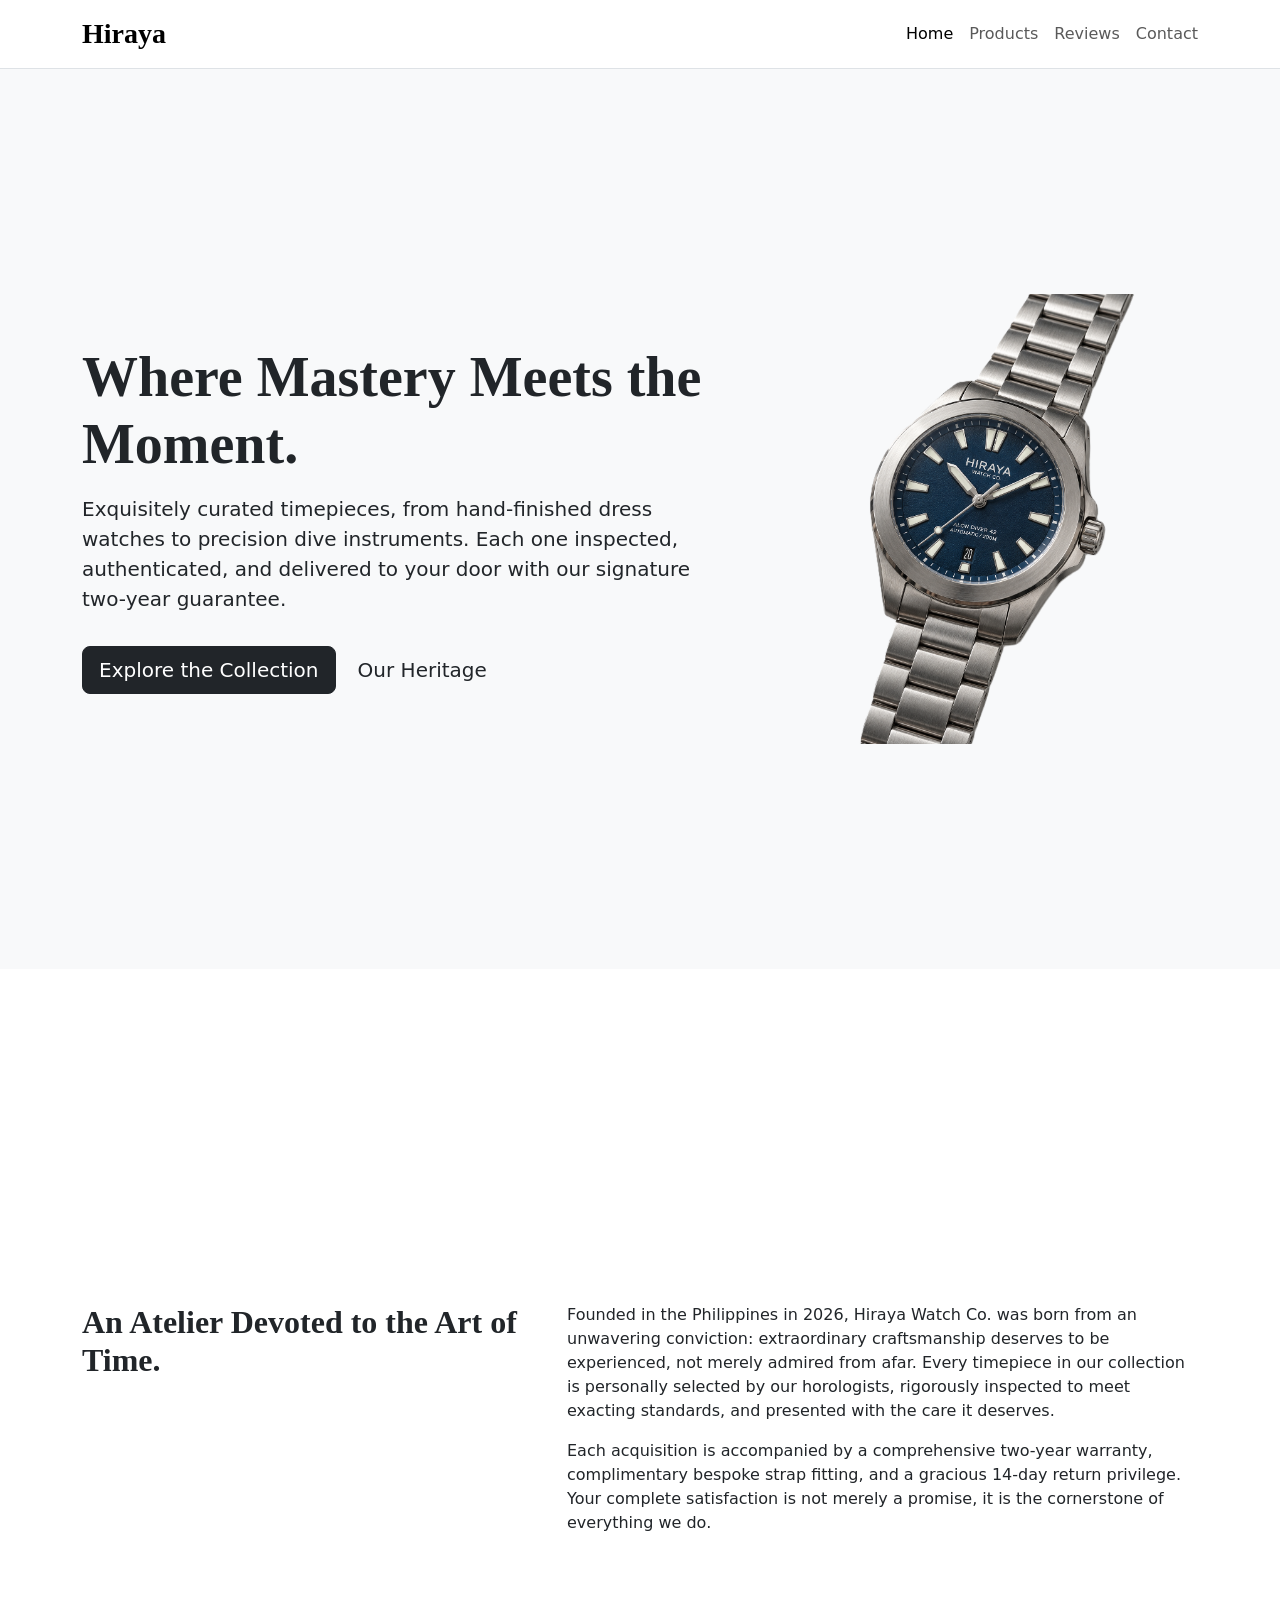
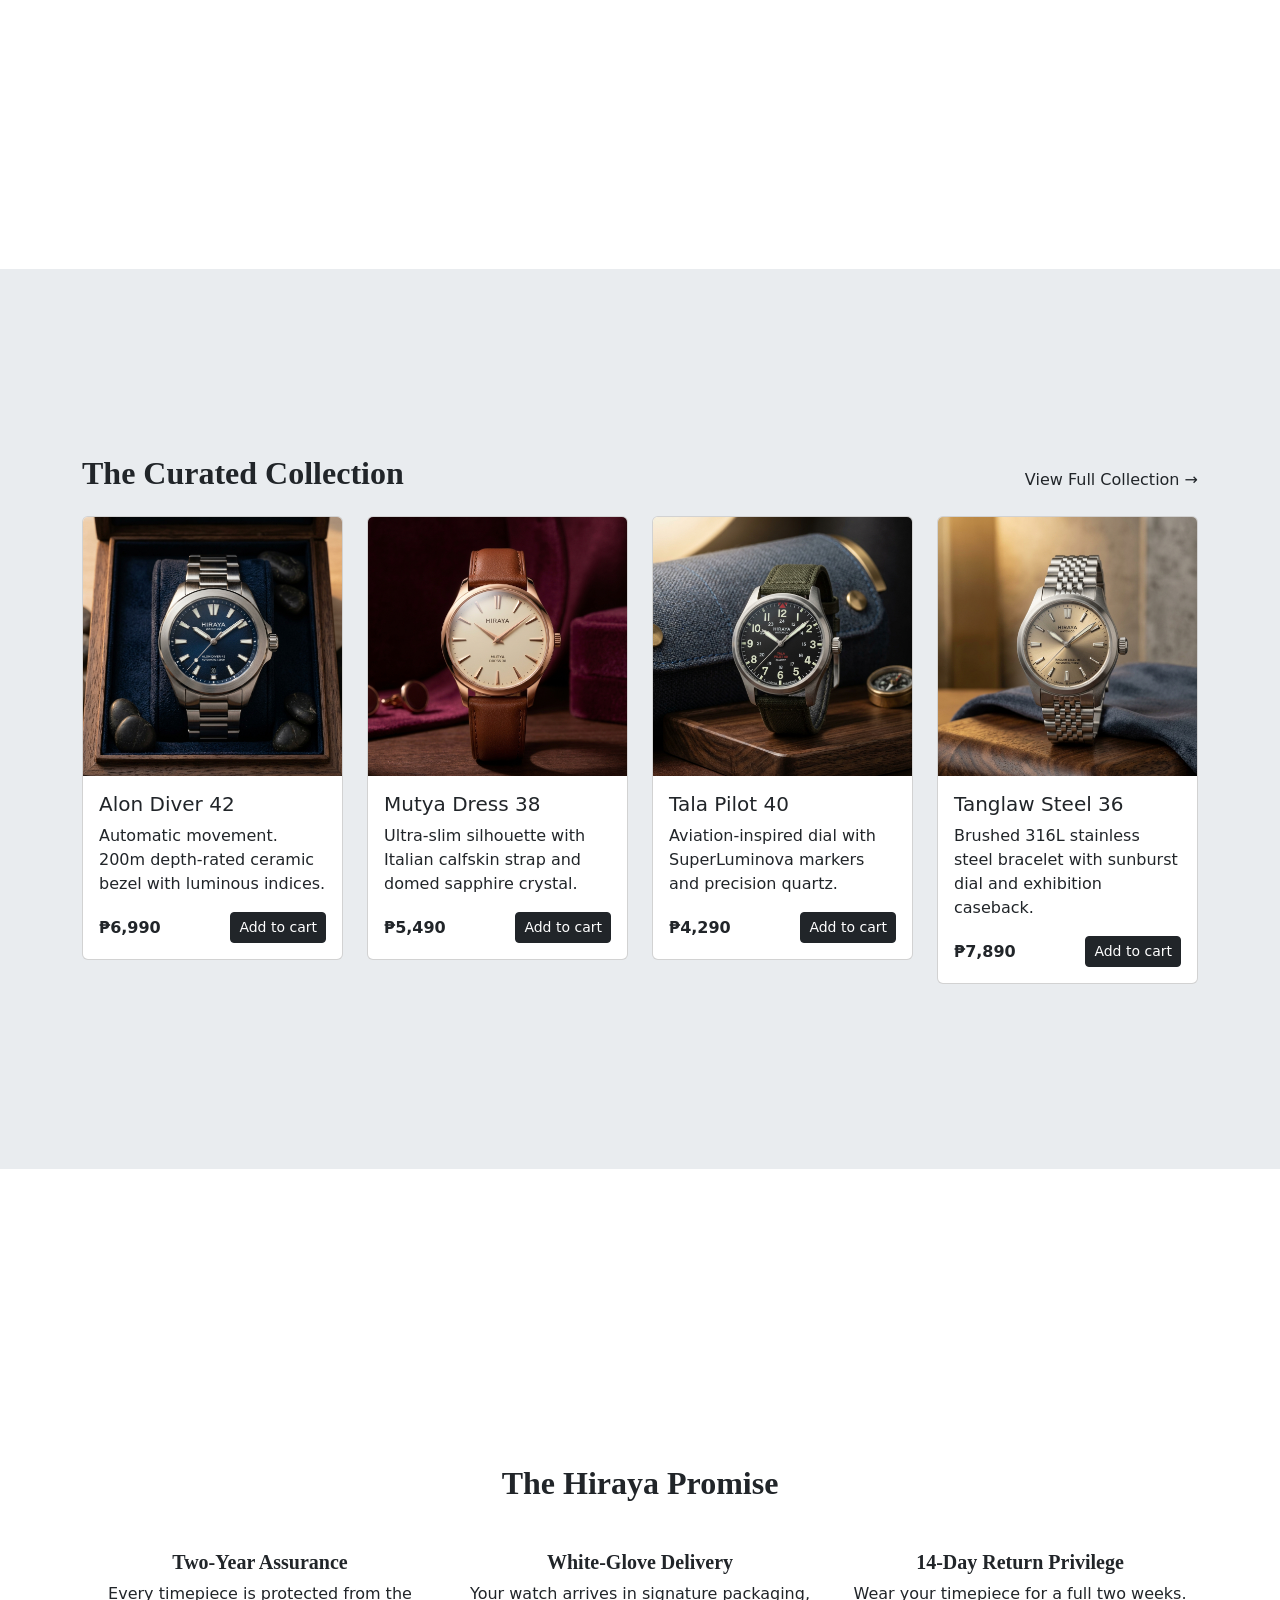
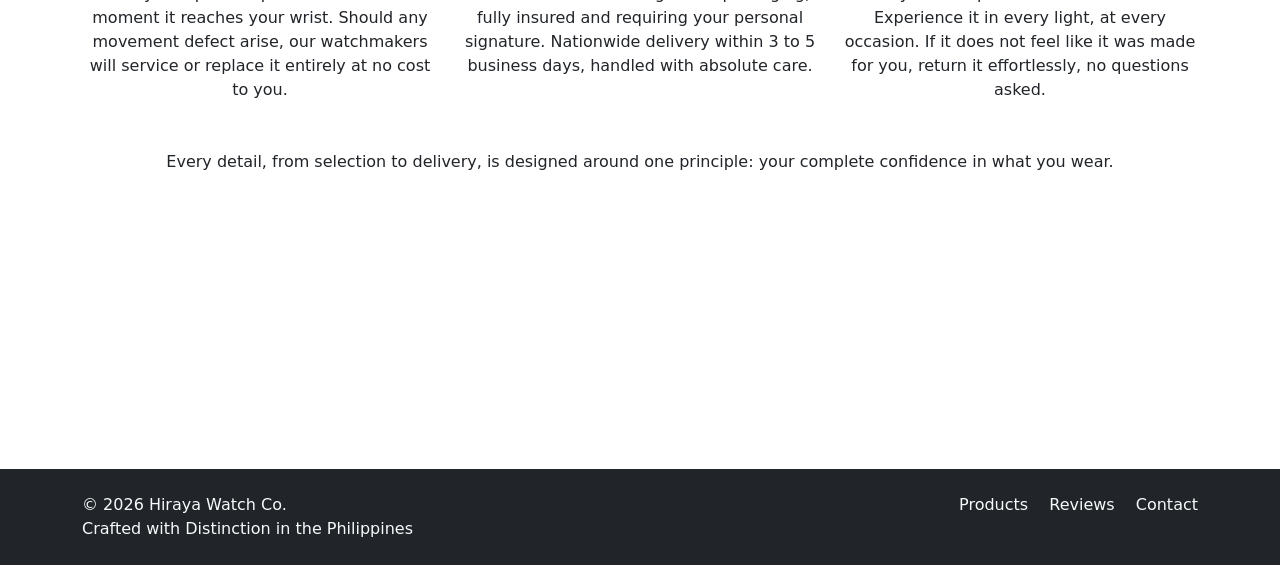
==== index.html @ a612b296 "Initial commit: Hiraya Watch Co. luxury website" ====
<!doctype html>
<html lang="en">
    <head>
        <meta charset="UTF-8" />
        <meta name="viewport" content="width=device-width, initial-scale=1" />
        <title>Hiraya Watch Co. | Timeless Elegance, Perfected</title>
        <link href="https://cdn.jsdelivr.net/npm/bootstrap@5.3.3/dist/css/bootstrap.min.css" rel="stylesheet" />
        <link rel="stylesheet" href="styles.css" />
    </head>
    <body>
        <!-- Navbar -->
        <nav class="navbar bg-body border-bottom sticky-top">
            <div class="container">
                <a class="navbar-brand fw-bold fs-3" href="index.html">Hiraya</a>
                <ul class="navbar-nav flex-row flex-wrap gap-3">
                    <li class="nav-item"><a class="nav-link active" href="index.html">Home</a></li>
                    <li class="nav-item"><a class="nav-link" href="products.html">Products</a></li>
                    <li class="nav-item"><a class="nav-link" href="reviews.html">Reviews</a></li>
                    <li class="nav-item"><a class="nav-link" href="contact.html">Contact</a></li>
                </ul>
            </div>
        </nav>
        <!-- Header/Hero Section -->
        <header class="bg-body-tertiary py-5">
            <div class="container py-lg-4">
                <div class="row align-items-center g-5">
                    <div class="col-lg-7">
                        <h1 class="display-4 fw-bold">Where Mastery Meets the Moment.</h1>
                        <p class="lead mt-3">
                            Exquisitely curated timepieces, from hand-finished dress watches to precision dive
                            instruments. Each one inspected, authenticated, and delivered to your door with our
                            signature two-year guarantee.
                        </p>
                        <a href="products.html" class="btn btn-dark btn-lg mt-3">Explore the Collection</a>
                        <a href="#about" class="btn btn-link link-dark btn-lg mt-3">Our Heritage</a>
                    </div>
                    <div class="col-lg-5 text-center">
                        <img src="images/watch-hero.png" alt="Hiraya luxury timepiece" class="img-fluid hero-img" />
                    </div>
                </div>
            </div>
        </header>
        <!-- About Section -->
        <section id="about" class="py-5">
            <div class="container">
                <div class="row g-5">
                    <div class="col-lg-5">
                        <h2 class="fw-bold">An Atelier Devoted to the Art of Time.</h2>
                    </div>
                    <div class="col-lg-7">
                        <p>
                            Founded in the Philippines in 2026, Hiraya Watch Co. was born from an unwavering conviction:
                            extraordinary craftsmanship deserves to be experienced, not merely admired from afar. Every
                            timepiece in our collection is personally selected by our horologists, rigorously inspected
                            to meet exacting standards, and presented with the care it deserves.
                        </p>
                        <p class="mb-0">
                            Each acquisition is accompanied by a comprehensive two-year warranty, complimentary bespoke
                            strap fitting, and a gracious 14-day return privilege. Your complete satisfaction is not
                            merely a promise, it is the cornerstone of everything we do.
                        </p>
                    </div>
                </div>
            </div>
        </section>
        <!-- Featured Products Section -->
        <section class="bg-body-secondary py-5">
            <div class="container">
                <div class="d-flex justify-content-between align-items-end mb-4">
                    <h2 class="fw-bold mb-0">The Curated Collection</h2>
                    <a href="products.html" class="link-dark">View Full Collection &rarr;</a>
                </div>
                <div class="row g-4">
                    <!-- Product 1 -->
                    <div class="col-sm-6 col-lg-3">
                        <div class="card">
                            <img src="/images/alon-diver-42.jpg" alt="Alon Diver 42 watch" class="card-img-top" />
                            <div class="card-body">
                                <h5 class="card-title">Alon Diver 42</h5>
                                <p class="card-text">
                                    Automatic movement. 200m depth-rated ceramic bezel with luminous indices.
                                </p>
                                <div class="d-flex justify-content-between align-items-center">
                                    <span class="fw-semibold">&#8369;6,990</span>
                                    <button class="btn btn-dark btn-sm">Add to cart</button>
                                </div>
                            </div>
                        </div>
                    </div>
                    <!-- Product 2 -->
                    <div class="col-sm-6 col-lg-3">
                        <div class="card">
                            <img src="/images/mutya-dress-38.jpg" alt="Mutya Dress 38 watch" class="card-img-top" />
                            <div class="card-body">
                                <h5 class="card-title">Mutya Dress 38</h5>
                                <p class="card-text">
                                    Ultra-slim silhouette with Italian calfskin strap and domed sapphire crystal.
                                </p>
                                <div class="d-flex justify-content-between align-items-center">
                                    <span class="fw-semibold">&#8369;5,490</span>
                                    <button type="button" class="btn btn-dark btn-sm">Add to cart</button>
                                </div>
                            </div>
                        </div>
                    </div>
                    <!-- Product 3 -->
                    <div class="col-sm-6 col-lg-3">
                        <div class="card">
                            <img src="/images/tala-pilot-40.jpg" alt="Tala Pilot 40 watch" class="card-img-top" />
                            <div class="card-body">
                                <h5 class="card-title">Tala Pilot 40</h5>
                                <p class="card-text">
                                    Aviation-inspired dial with SuperLuminova markers and precision quartz.
                                </p>
                                <div class="d-flex justify-content-between align-items-center">
                                    <span class="fw-semibold">&#8369;4,290</span>
                                    <button type="button" class="btn btn-dark btn-sm">Add to cart</button>
                                </div>
                            </div>
                        </div>
                    </div>
                    <!-- Product 4 -->
                    <div class="col-sm-6 col-lg-3">
                        <div class="card">
                            <img src="/images/tanglaw-steel-36.jpg" alt="Tanglaw Steel 36 watch" class="card-img-top" />
                            <div class="card-body">
                                <h5 class="card-title">Tanglaw Steel 36</h5>
                                <p class="card-text">
                                    Brushed 316L stainless steel bracelet with sunburst dial and exhibition caseback.
                                </p>
                                <div class="d-flex justify-content-between align-items-center">
                                    <span class="fw-semibold">&#8369;7,890</span>
                                    <button type="button" class="btn btn-dark btn-sm">Add to cart</button>
                                </div>
                            </div>
                        </div>
                    </div>
                </div>
            </div>
        </section>
        <!-- Hiraya Promise Section -->
        <section class="py-5">
            <div class="container">
                <h2 class="fw-bold text-center mb-5">The Hiraya Promise</h2>
                <div class="row g-4 text-center">
                    <div class="col-md-4">
                        <h3 class="h5 fw-bold">Two-Year Assurance</h3>
                        <p class="mb-0">
                            Every timepiece is protected from the moment it reaches your wrist. Should any movement
                            defect arise, our watchmakers will service or replace it entirely at no cost to you.
                        </p>
                    </div>
                    <div class="col-md-4">
                        <h3 class="h5 fw-bold">White-Glove Delivery</h3>
                        <p class="mb-0">
                            Your watch arrives in signature packaging, fully insured and requiring your personal
                            signature. Nationwide delivery within 3 to 5 business days, handled with absolute care.
                        </p>
                    </div>
                    <div class="col-md-4">
                        <h3 class="h5 fw-bold">14-Day Return Privilege</h3>
                        <p class="mb-0">
                            Wear your timepiece for a full two weeks. Experience it in every light, at every occasion.
                            If it does not feel like it was made for you, return it effortlessly, no questions asked.
                        </p>
                    </div>
                </div>
                <p class="text-center mt-5 mb-0">
                    Every detail, from selection to delivery, is designed around one principle: your complete confidence
                    in what you wear.
                </p>
            </div>
        </section>
        <!-- Footer -->
        <footer class="bg-dark text-light py-4">
            <div class="container d-flex flex-column flex-md-row justify-content-between gap-2">
                <span>&copy; 2026 Hiraya Watch Co.<br />Crafted with Distinction in the Philippines</span>
                <span>
                    <a href="products.html" class="link-light me-3">Products</a>
                    <a href="reviews.html" class="link-light me-3">Reviews</a>
                    <a href="contact.html" class="link-light">Contact</a>
                </span>
            </div>
        </footer>
    </body>
</html>
---- styles.css ----
/* Typography */
h1,
h2,
h3,
.navbar-brand {
    font-family: Georgia, "Times New Roman", serif;
}

/* The header and all sections will have a minimum height of 100dvh and be centered vertically */
header,
section {
    min-height: 100dvh;
    display: flex;
    align-items: center;
}

/* The container inside the header and all sections will have a width of 100% */
header > .container,
section > .container {
    width: 100%;
}

/* Hero image */
.hero-img {
    max-height: 450px;
    object-fit: contain;
}

/* Mobile responsiveness for the hero image */
@media (max-width: 992px) {
    .hero-img {
        max-height: 360px;
    }
}

/* Remove underline from all links and buttons */
a,
.btn-link {
    text-decoration: none;
}
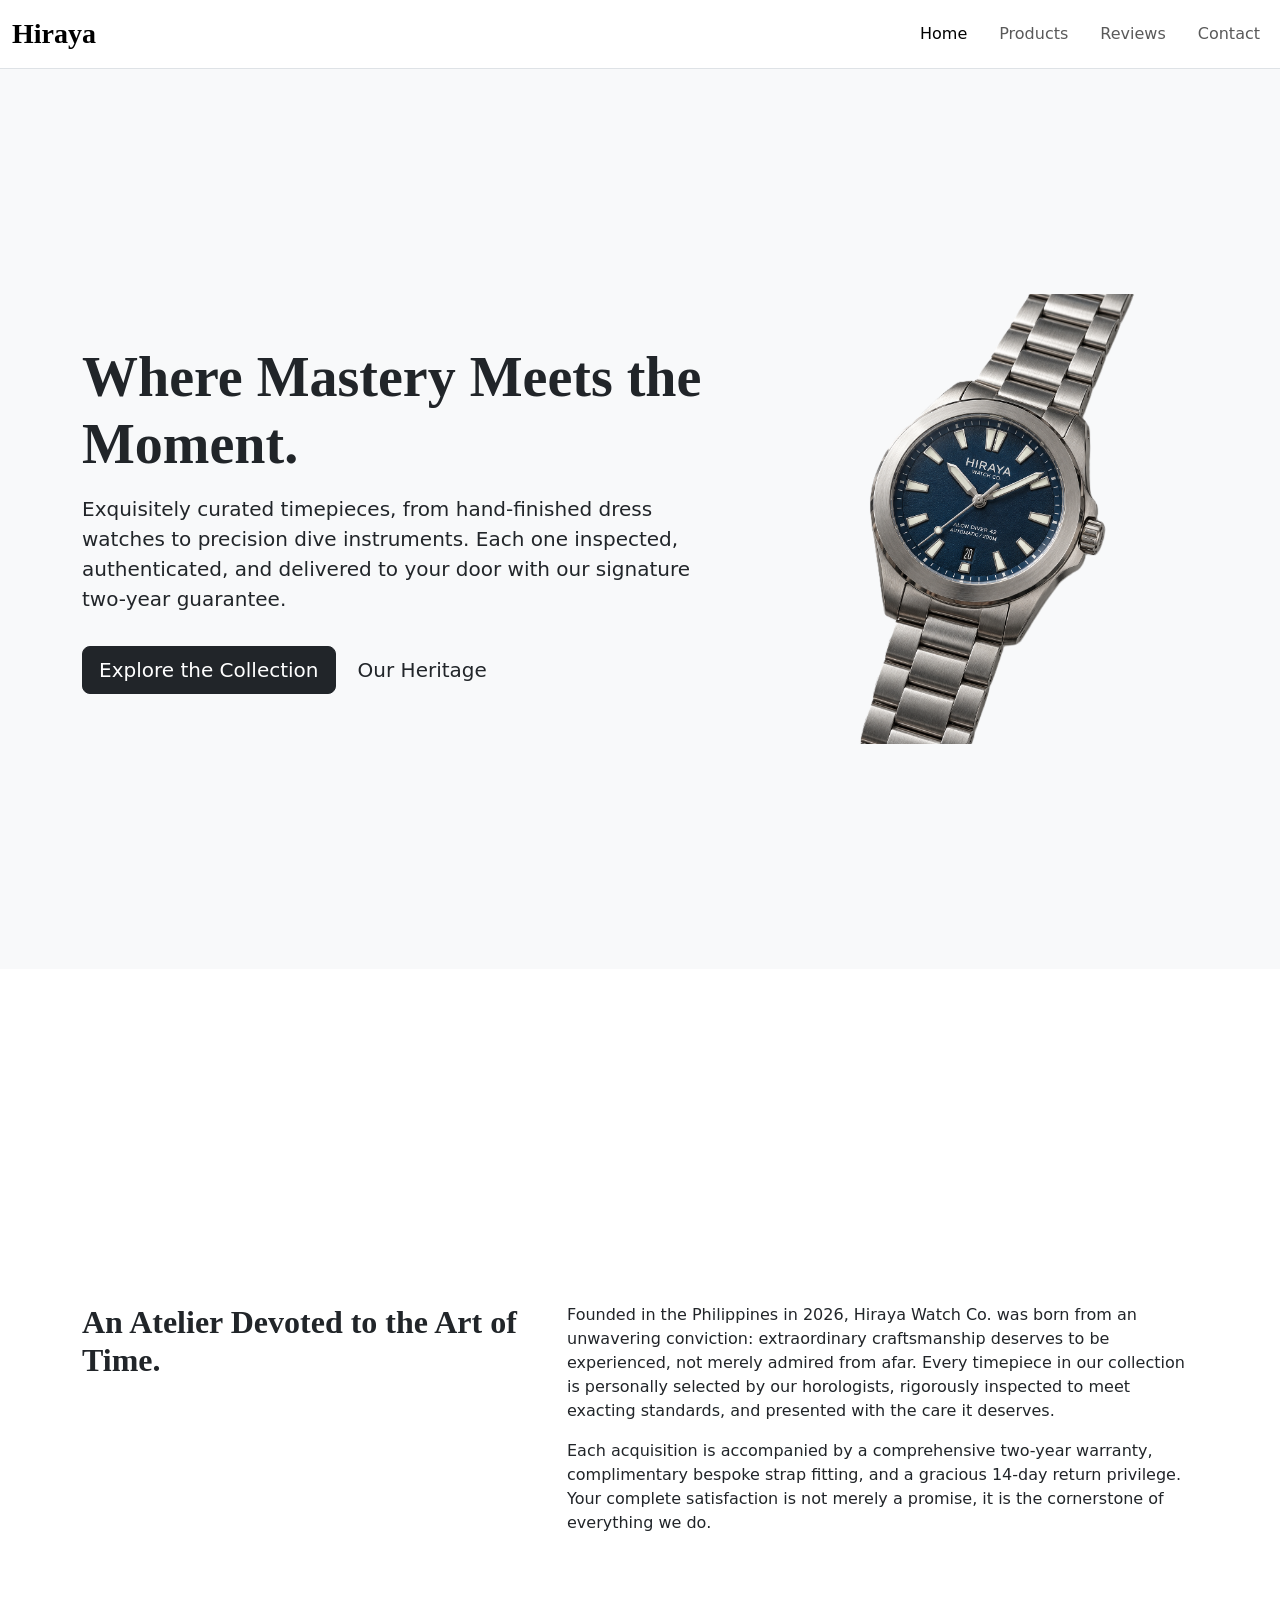
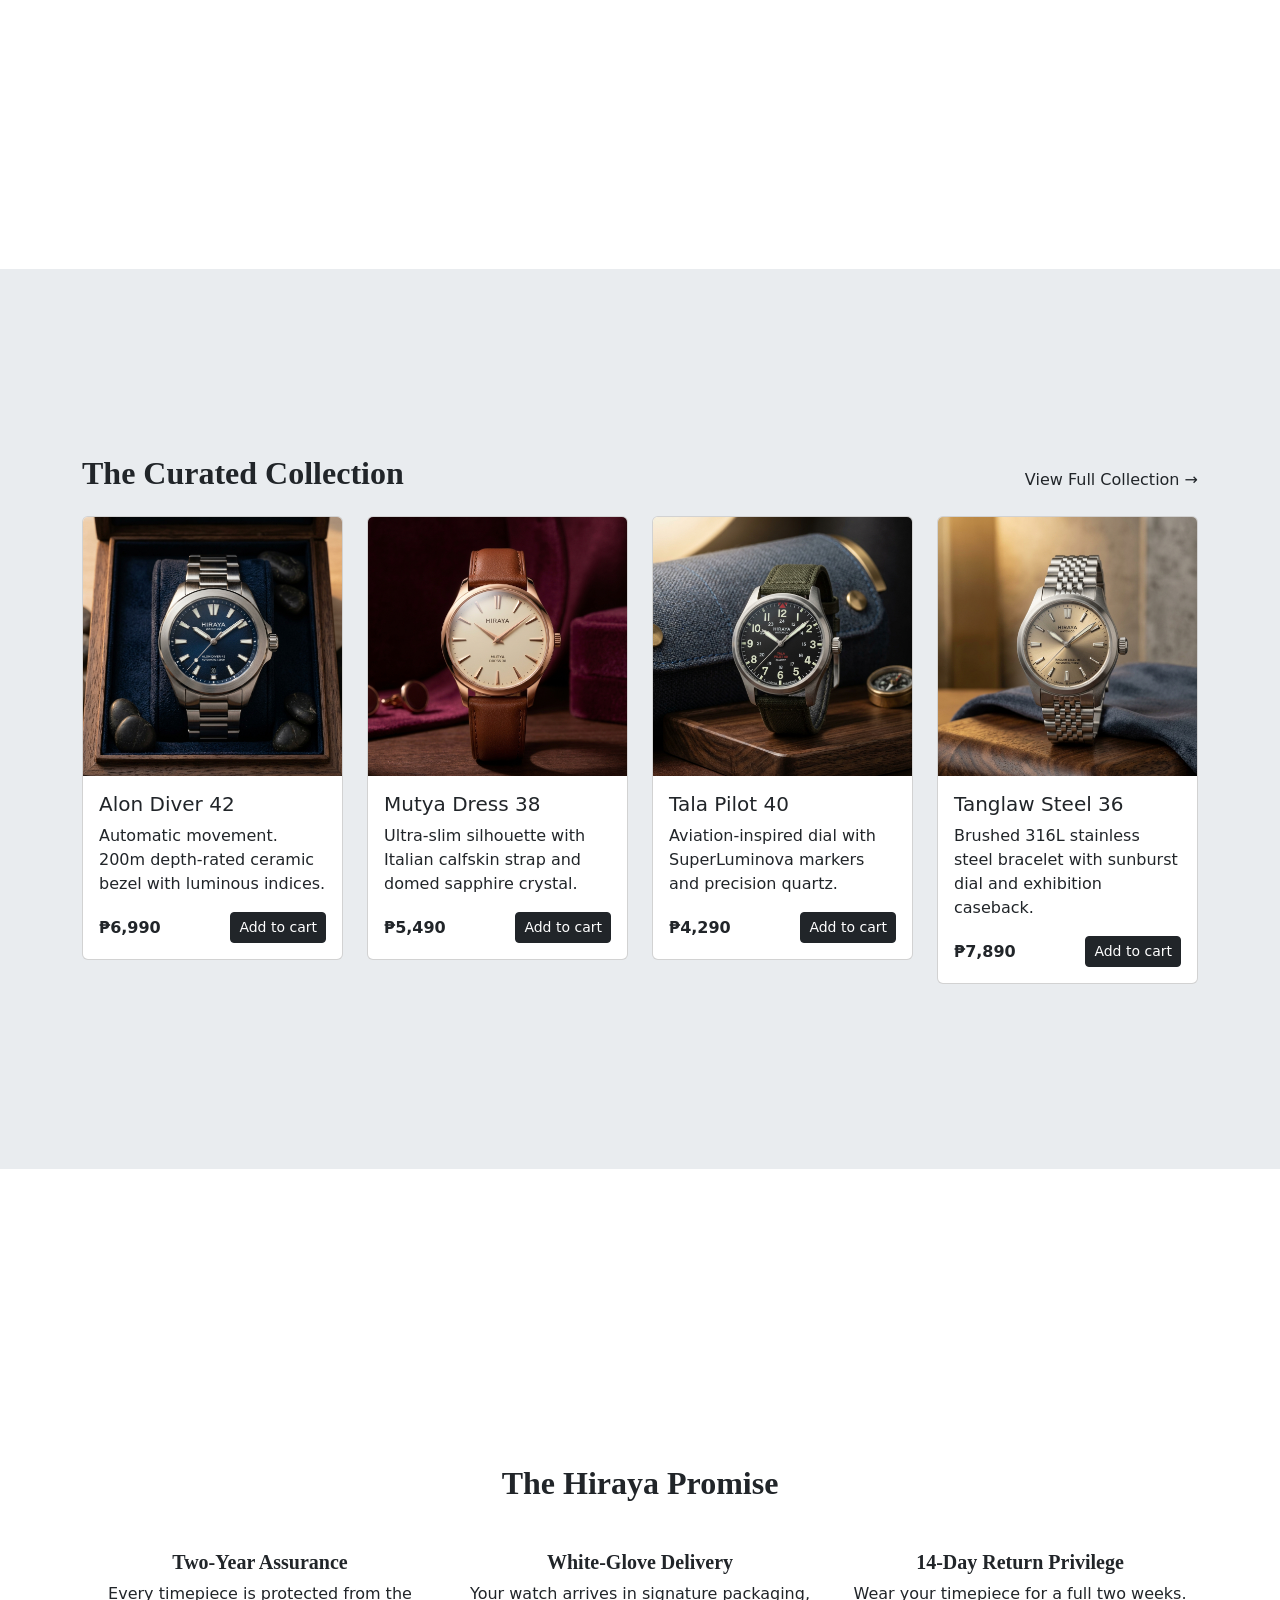
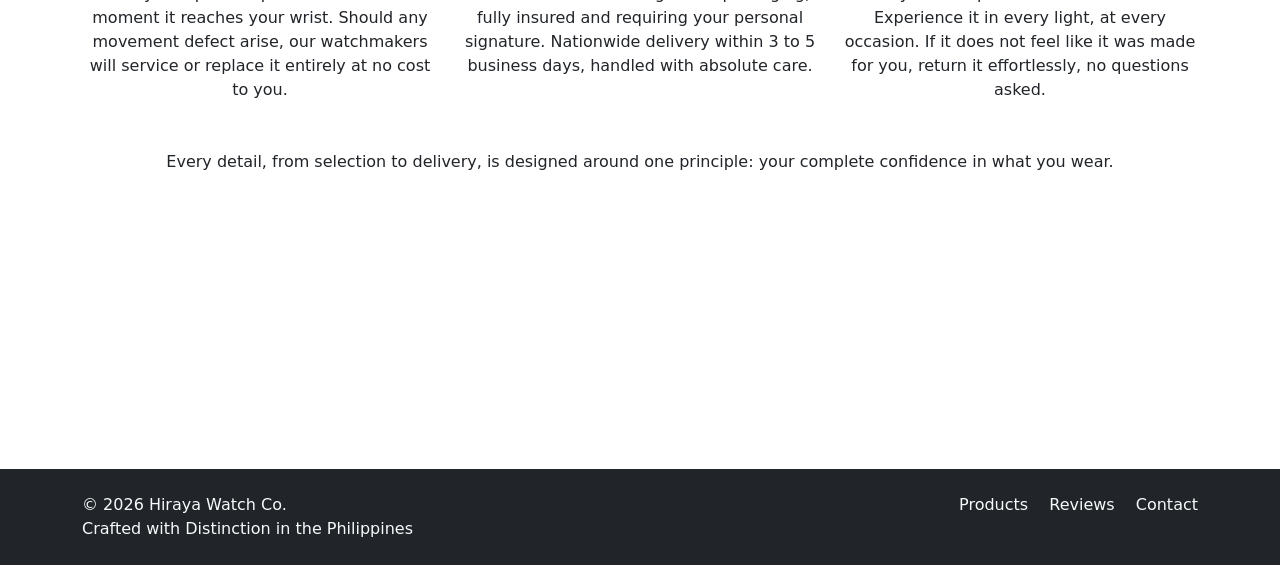
==== commit 9d9586bf: "feat: upgrade Bootstrap to v5.3.8 and add responsive navbar support with JS bundle" ====
--- a/index.html
+++ b/index.html
@@ -4,20 +4,46 @@
         <meta charset="UTF-8" />
         <meta name="viewport" content="width=device-width, initial-scale=1" />
         <title>Hiraya Watch Co. | Timeless Elegance, Perfected</title>
-        <link href="https://cdn.jsdelivr.net/npm/bootstrap@5.3.3/dist/css/bootstrap.min.css" rel="stylesheet" />
+        <link
+            href="https://cdn.jsdelivr.net/npm/bootstrap@5.3.8/dist/css/bootstrap.min.css"
+            rel="stylesheet"
+            integrity="sha384-sRIl4kxILFvY47J16cr9ZwB07vP4J8+LH7qKQnuqkuIAvNWLzeN8tE5YBujZqJLB"
+            crossorigin="anonymous"
+        />
         <link rel="stylesheet" href="styles.css" />
     </head>
     <body>
         <!-- Navbar -->
-        <nav class="navbar bg-body border-bottom sticky-top">
-            <div class="container">
-                <a class="navbar-brand fw-bold fs-3" href="index.html">Hiraya</a>
-                <ul class="navbar-nav flex-row flex-wrap gap-3">
-                    <li class="nav-item"><a class="nav-link active" href="index.html">Home</a></li>
-                    <li class="nav-item"><a class="nav-link" href="products.html">Products</a></li>
-                    <li class="nav-item"><a class="nav-link" href="reviews.html">Reviews</a></li>
-                    <li class="nav-item"><a class="nav-link" href="contact.html">Contact</a></li>
-                </ul>
+        <nav class="navbar navbar-expand-lg bg-body border-bottom sticky-top">
+            <div class="container-fluid">
+                <a class="navbar-brand fw-bold fs-3" href="#">Hiraya</a>
+                <button
+                    class="navbar-toggler"
+                    type="button"
+                    data-bs-toggle="collapse"
+                    data-bs-target="#navbarNav"
+                    aria-controls="navbarNav"
+                    aria-expanded="false"
+                    aria-label="Toggle navigation"
+                >
+                    <span class="navbar-toggler-icon"></span>
+                </button>
+                <div class="collapse navbar-collapse" id="navbarNav">
+                    <ul class="navbar-nav flex-row flex-wrap gap-3 ms-auto">
+                        <li class="nav-item">
+                            <a class="nav-link active" aria-current="page" href="index.html">Home</a>
+                        </li>
+                        <li class="nav-item">
+                            <a class="nav-link" href="products.html">Products</a>
+                        </li>
+                        <li class="nav-item">
+                            <a class="nav-link" href="reviews.html">Reviews</a>
+                        </li>
+                        <li class="nav-item">
+                            <a class="nav-link" href="contact.html">Contact</a>
+                        </li>
+                    </ul>
+                </div>
             </div>
         </nav>
         <!-- Header/Hero Section -->
@@ -182,5 +208,10 @@
                 </span>
             </div>
         </footer>
+        <script
+            src="https://cdn.jsdelivr.net/npm/bootstrap@5.3.8/dist/js/bootstrap.bundle.min.js"
+            integrity="sha384-FKyoEForCGlyvwx9Hj09JcYn3nv7wiPVlz7YYwJrWVcXK/BmnVDxM+D2scQbITxI"
+            crossorigin="anonymous"
+        ></script>
     </body>
-</html>+</html>
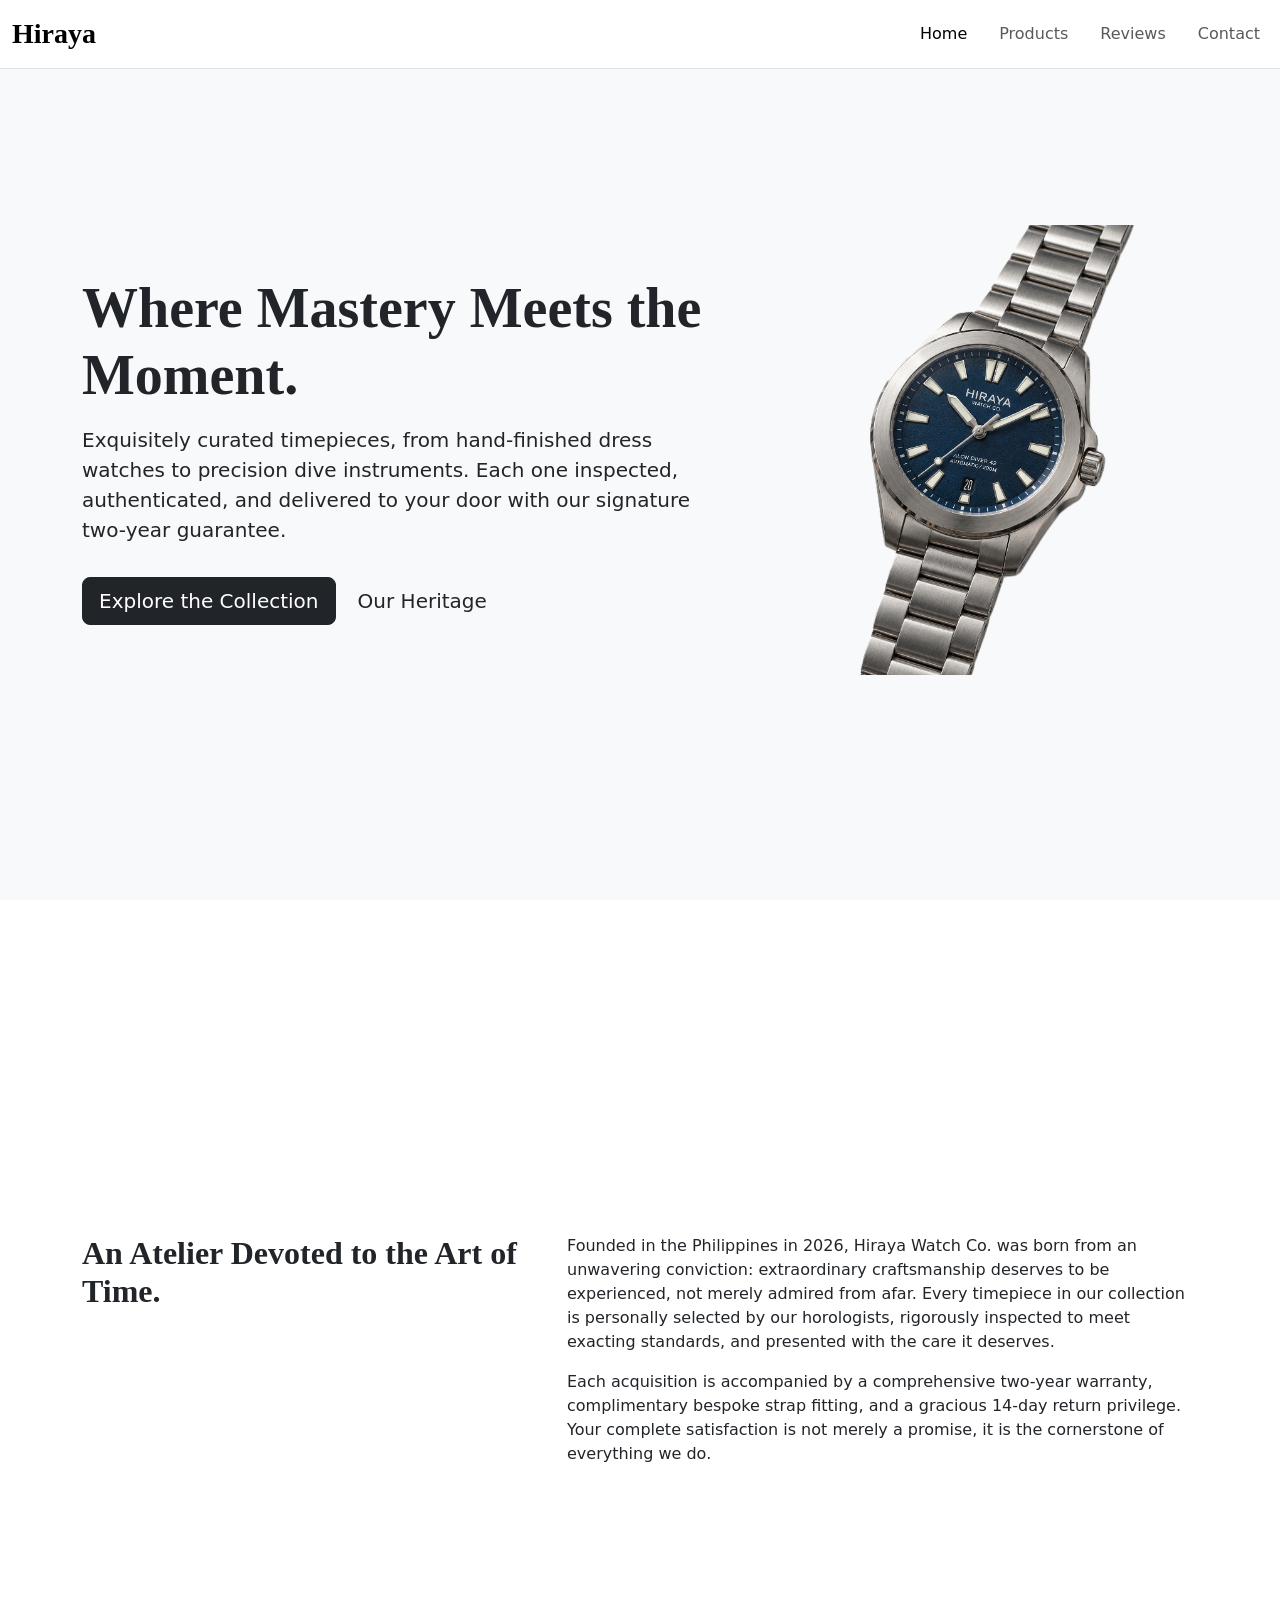
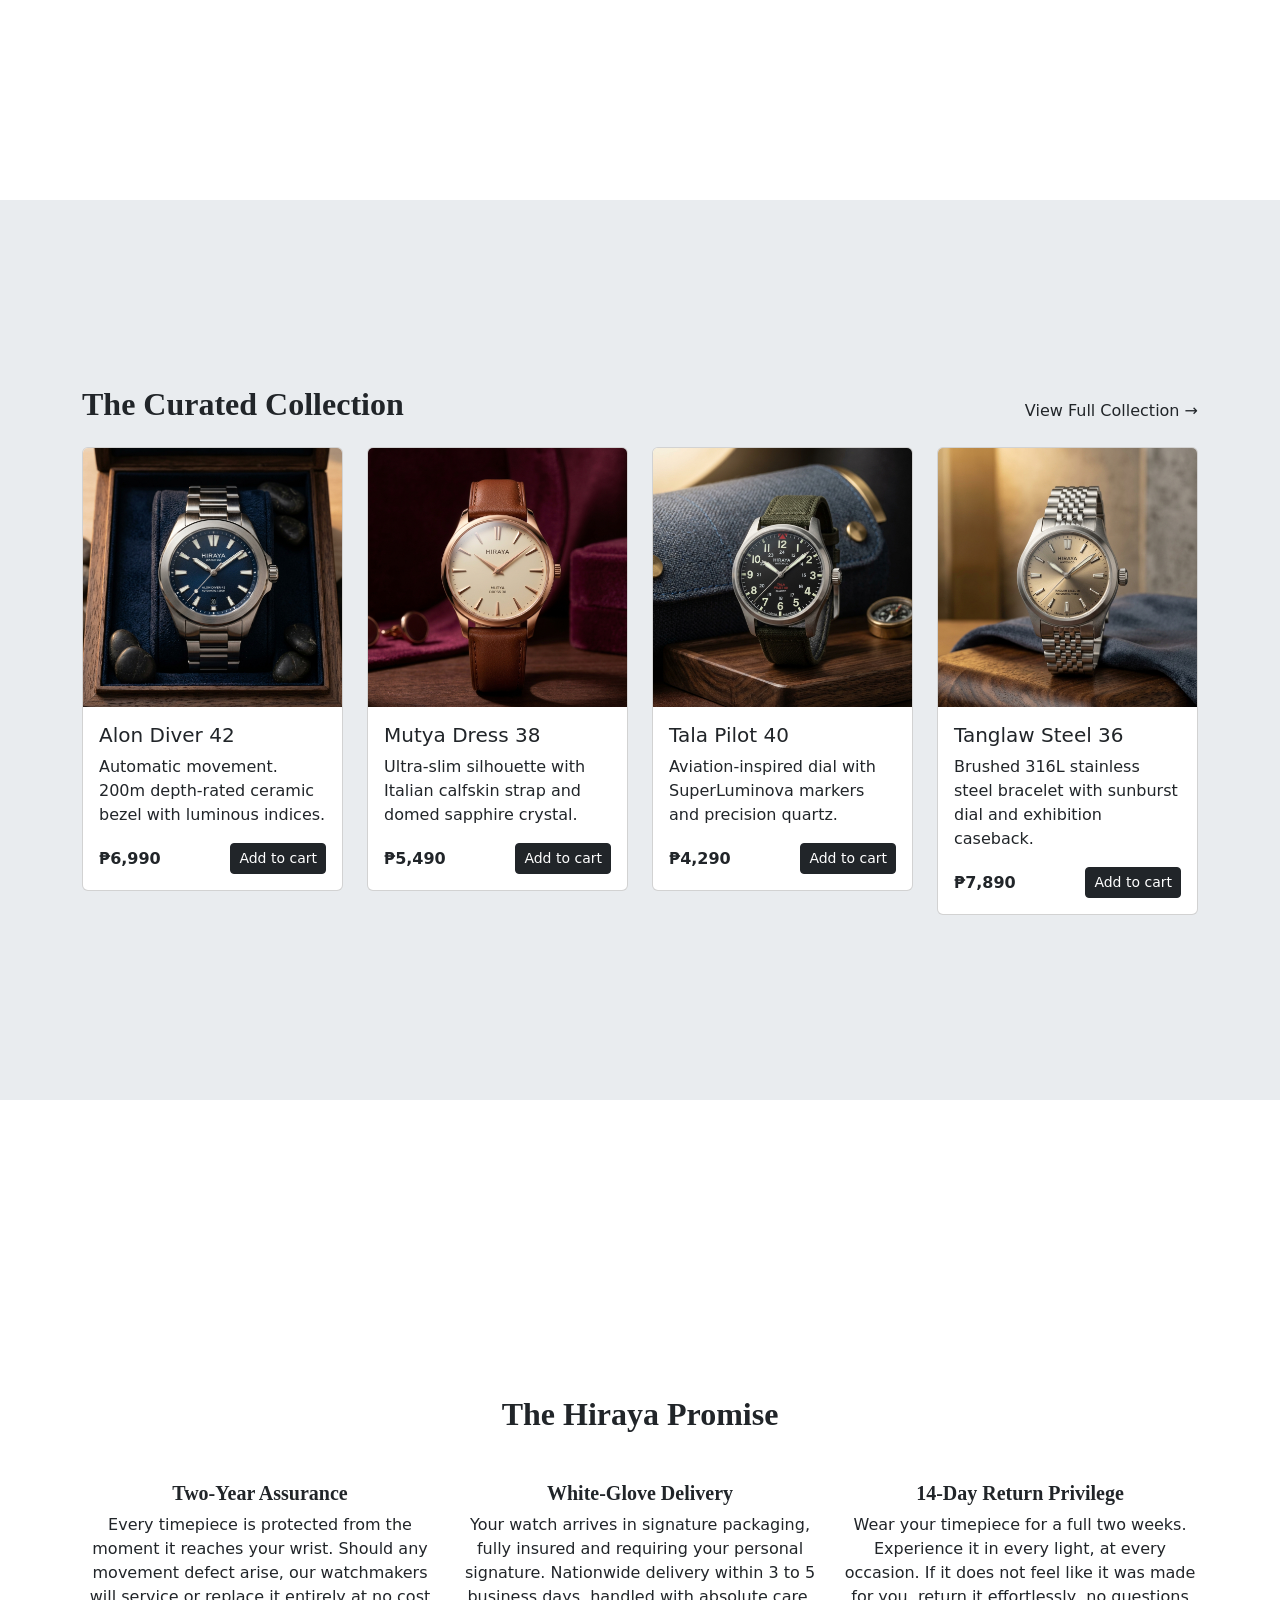
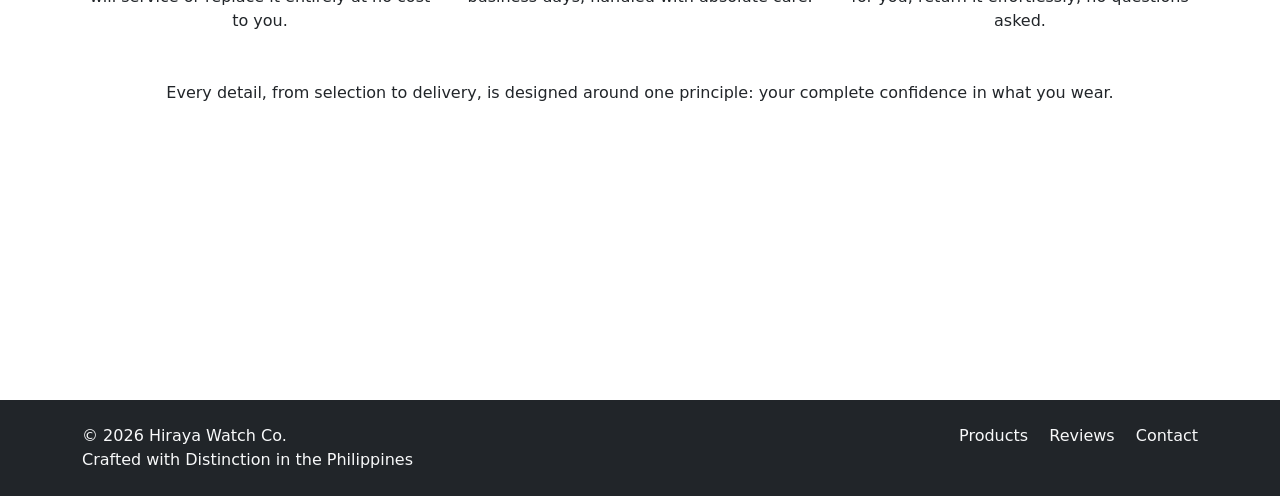
==== commit a0dc6127: "Change navbar position from sticky to fixed" ====
--- a/index.html
+++ b/index.html
@@ -14,7 +14,7 @@
     </head>
     <body>
         <!-- Navbar -->
-        <nav class="navbar navbar-expand-lg bg-body border-bottom sticky-top">
+        <nav class="navbar navbar-expand-lg bg-body border-bottom fixed-top">
             <div class="container-fluid">
                 <a class="navbar-brand fw-bold fs-3" href="#">Hiraya</a>
                 <button
@@ -100,7 +100,7 @@
                     <!-- Product 1 -->
                     <div class="col-sm-6 col-lg-3">
                         <div class="card">
-                            <img src="/images/alon-diver-42.jpg" alt="Alon Diver 42 watch" class="card-img-top" />
+                            <img src="images/alon-diver-42.jpg" alt="Alon Diver 42 watch" class="card-img-top" />
                             <div class="card-body">
                                 <h5 class="card-title">Alon Diver 42</h5>
                                 <p class="card-text">
@@ -116,7 +116,7 @@
                     <!-- Product 2 -->
                     <div class="col-sm-6 col-lg-3">
                         <div class="card">
-                            <img src="/images/mutya-dress-38.jpg" alt="Mutya Dress 38 watch" class="card-img-top" />
+                            <img src="images/mutya-dress-38.jpg" alt="Mutya Dress 38 watch" class="card-img-top" />
                             <div class="card-body">
                                 <h5 class="card-title">Mutya Dress 38</h5>
                                 <p class="card-text">
@@ -132,7 +132,7 @@
                     <!-- Product 3 -->
                     <div class="col-sm-6 col-lg-3">
                         <div class="card">
-                            <img src="/images/tala-pilot-40.jpg" alt="Tala Pilot 40 watch" class="card-img-top" />
+                            <img src="images/tala-pilot-40.jpg" alt="Tala Pilot 40 watch" class="card-img-top" />
                             <div class="card-body">
                                 <h5 class="card-title">Tala Pilot 40</h5>
                                 <p class="card-text">
@@ -148,7 +148,7 @@
                     <!-- Product 4 -->
                     <div class="col-sm-6 col-lg-3">
                         <div class="card">
-                            <img src="/images/tanglaw-steel-36.jpg" alt="Tanglaw Steel 36 watch" class="card-img-top" />
+                            <img src="images/tanglaw-steel-36.jpg" alt="Tanglaw Steel 36 watch" class="card-img-top" />
                             <div class="card-body">
                                 <h5 class="card-title">Tanglaw Steel 36</h5>
                                 <p class="card-text">
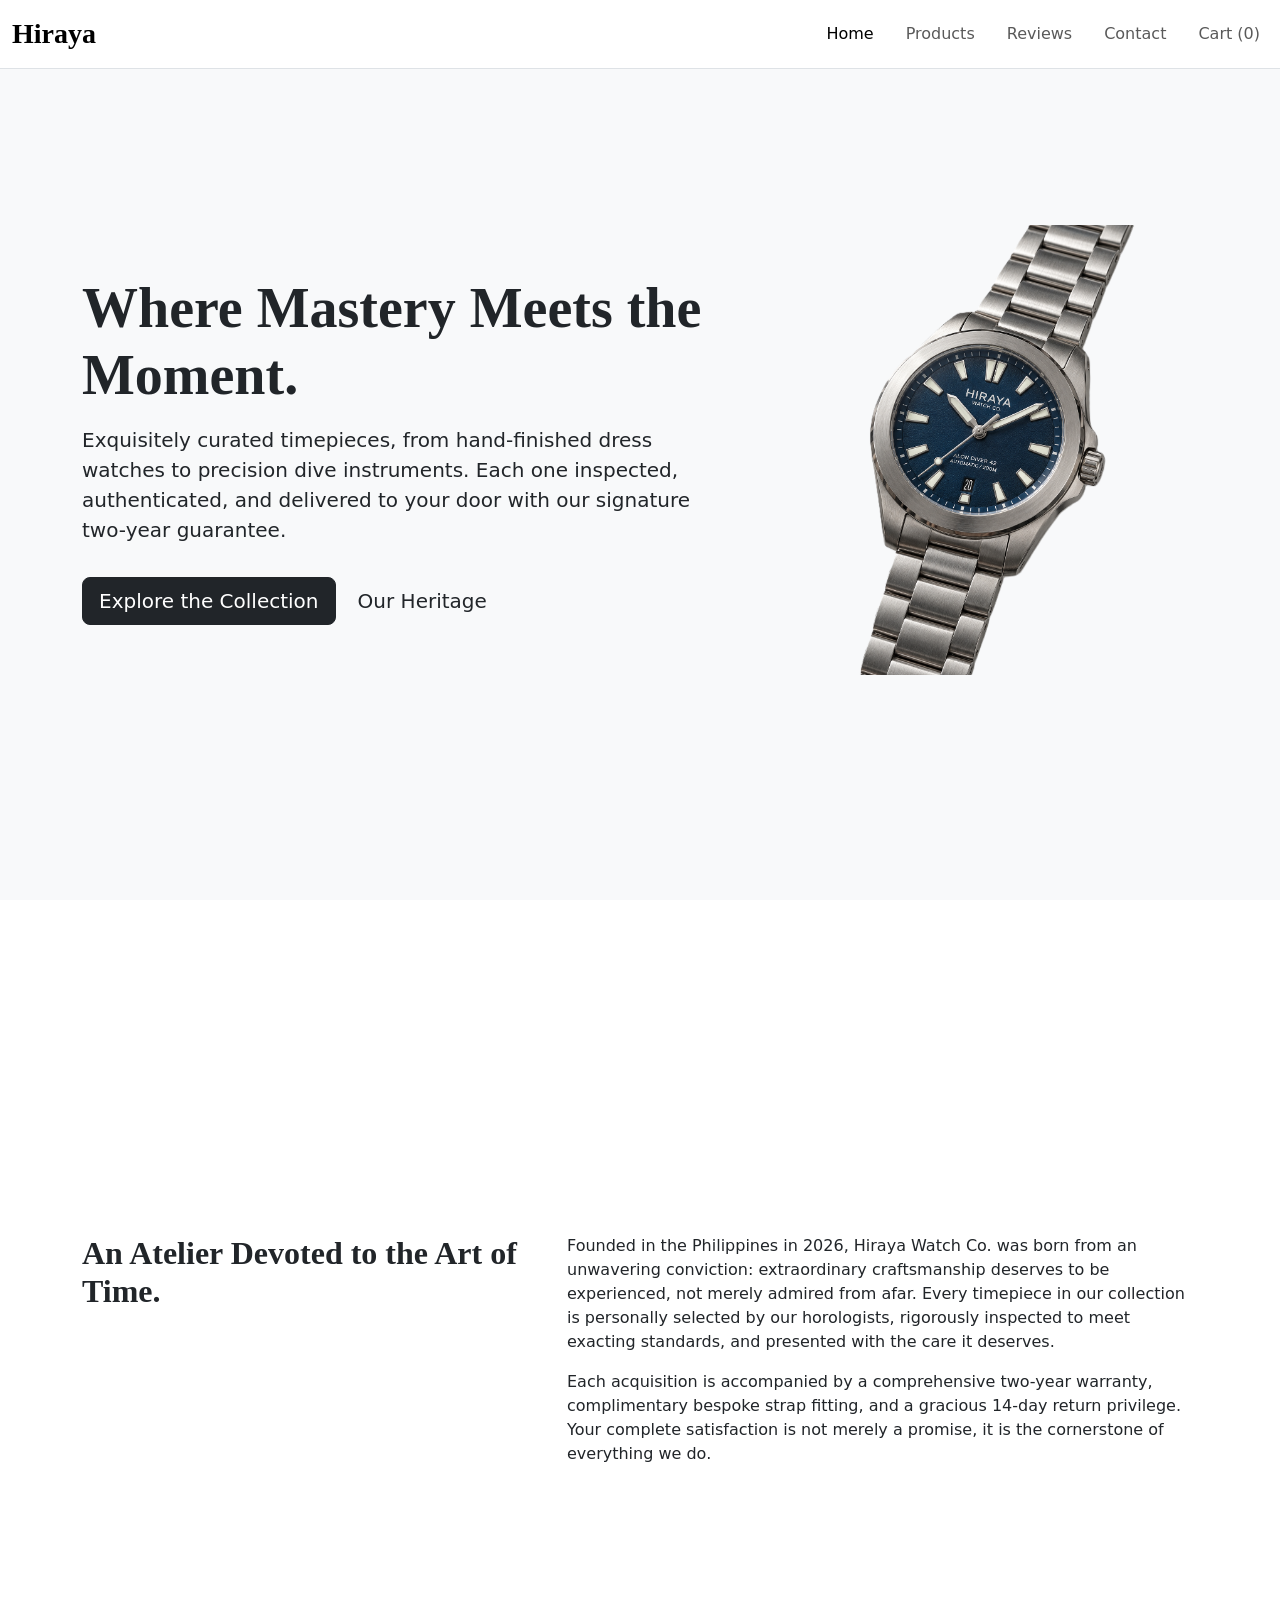
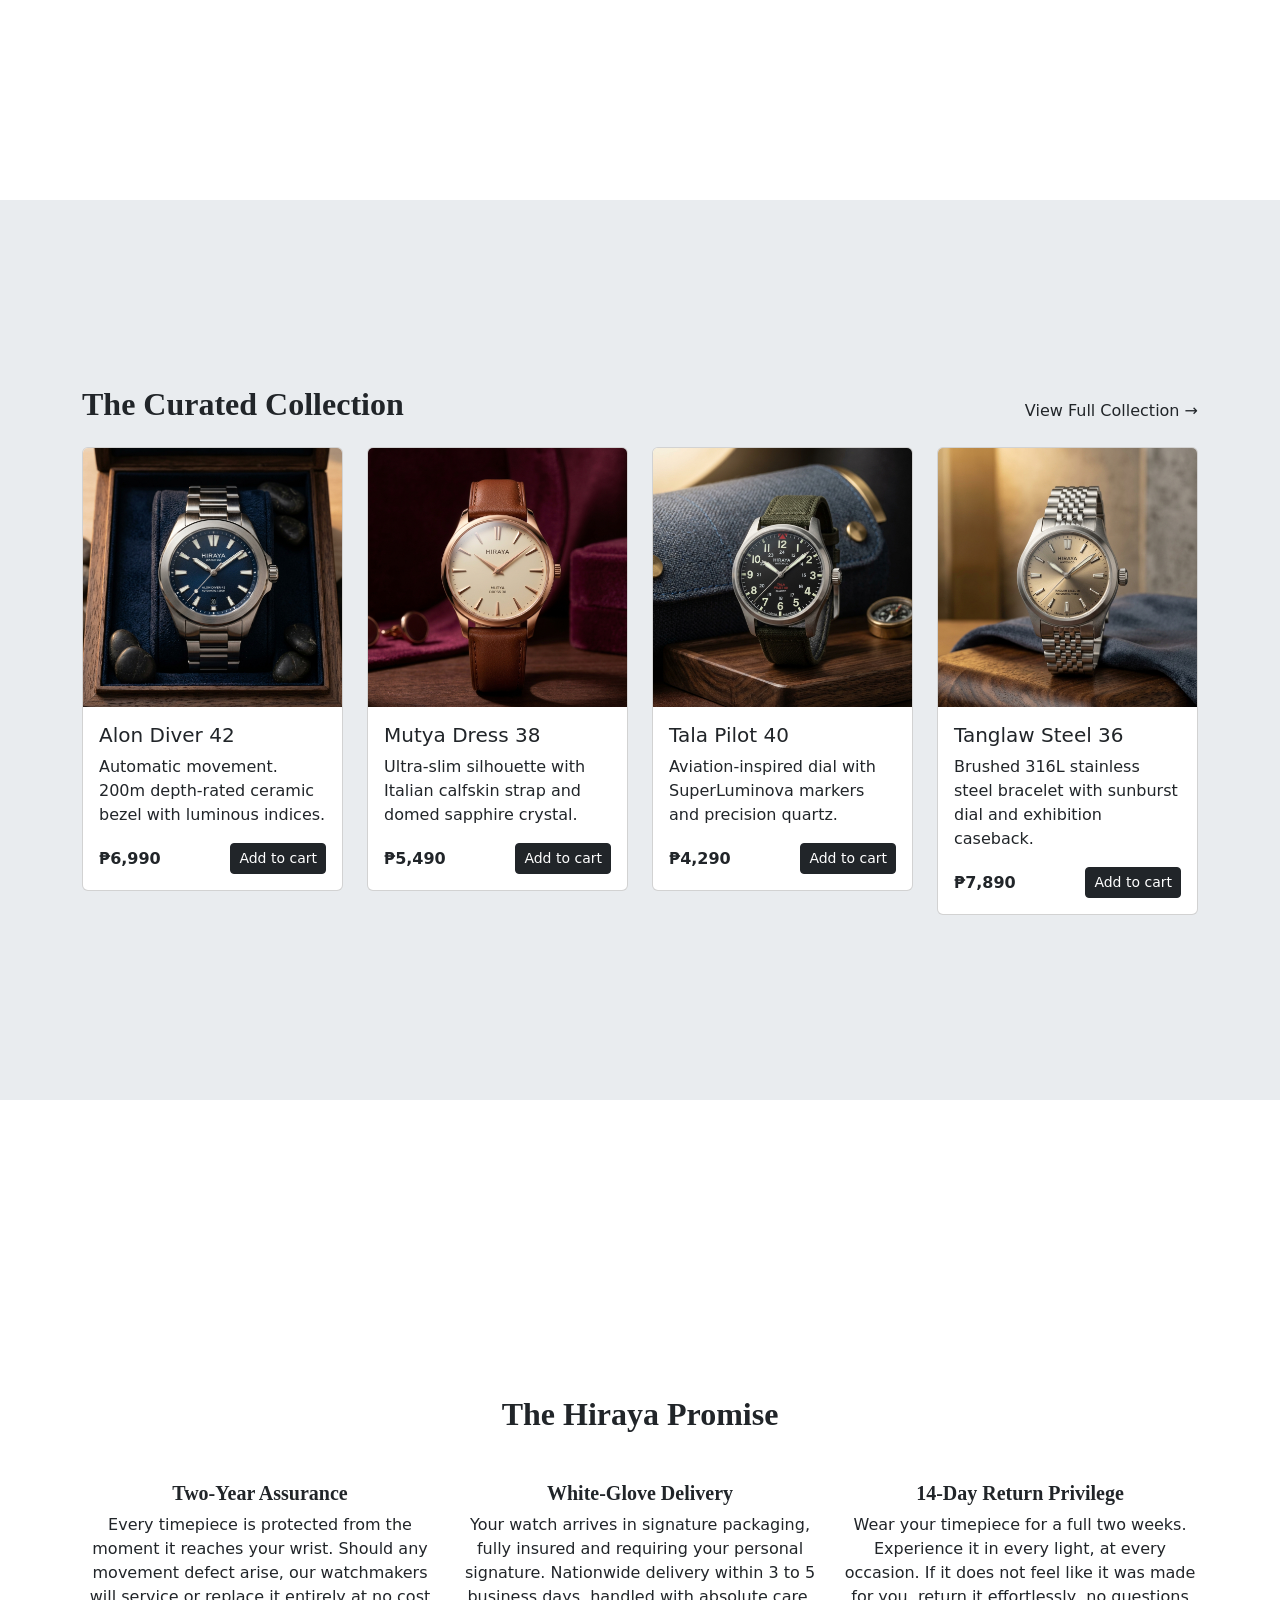
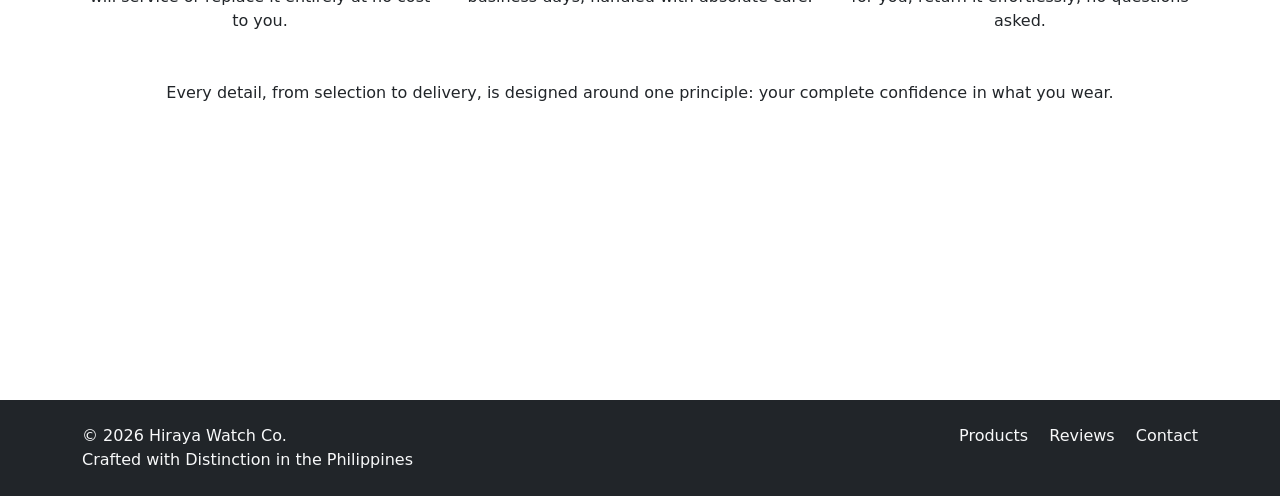
==== commit d26bd7ec: "Refactor JavaScript for beginners, use template literals, add sticky footer using Bootstrap utilitie" ====
--- a/index.html
+++ b/index.html
@@ -12,7 +12,7 @@
         />
         <link rel="stylesheet" href="styles.css" />
     </head>
-    <body>
+    <body class="d-flex flex-column min-vh-100">
         <!-- Navbar -->
         <nav class="navbar navbar-expand-lg bg-body border-bottom fixed-top">
             <div class="container-fluid">
@@ -42,10 +42,14 @@
                         <li class="nav-item">
                             <a class="nav-link" href="contact.html">Contact</a>
                         </li>
+                        <li class="nav-item">
+                            <a class="nav-link" href="cart.html">Cart (<span id="cartCount">0</span>)</a>
+                        </li>
                     </ul>
                 </div>
             </div>
         </nav>
+        <main class="flex-grow-1">
         <!-- Header/Hero Section -->
         <header class="bg-body-tertiary py-5">
             <div class="container py-lg-4">
@@ -108,7 +112,15 @@
                                 </p>
                                 <div class="d-flex justify-content-between align-items-center">
                                     <span class="fw-semibold">&#8369;6,990</span>
-                                    <button class="btn btn-dark btn-sm">Add to cart</button>
+                                    <button
+                                        type="button"
+                                        class="btn btn-dark btn-sm add-to-cart"
+                                        data-id="1"
+                                        data-name="Alon Diver 42"
+                                        data-price="6990"
+                                    >
+                                        Add to cart
+                                    </button>
                                 </div>
                             </div>
                         </div>
@@ -124,7 +136,15 @@
                                 </p>
                                 <div class="d-flex justify-content-between align-items-center">
                                     <span class="fw-semibold">&#8369;5,490</span>
-                                    <button type="button" class="btn btn-dark btn-sm">Add to cart</button>
+                                    <button
+                                        type="button"
+                                        class="btn btn-dark btn-sm add-to-cart"
+                                        data-id="2"
+                                        data-name="Mutya Dress 38"
+                                        data-price="5490"
+                                    >
+                                        Add to cart
+                                    </button>
                                 </div>
                             </div>
                         </div>
@@ -140,7 +160,15 @@
                                 </p>
                                 <div class="d-flex justify-content-between align-items-center">
                                     <span class="fw-semibold">&#8369;4,290</span>
-                                    <button type="button" class="btn btn-dark btn-sm">Add to cart</button>
+                                    <button
+                                        type="button"
+                                        class="btn btn-dark btn-sm add-to-cart"
+                                        data-id="3"
+                                        data-name="Tala Pilot 40"
+                                        data-price="4290"
+                                    >
+                                        Add to cart
+                                    </button>
                                 </div>
                             </div>
                         </div>
@@ -156,12 +184,21 @@
                                 </p>
                                 <div class="d-flex justify-content-between align-items-center">
                                     <span class="fw-semibold">&#8369;7,890</span>
-                                    <button type="button" class="btn btn-dark btn-sm">Add to cart</button>
-                                </div>
-                            </div>
-                        </div>
-                    </div>
-                </div>
+                                    <button
+                                        type="button"
+                                        class="btn btn-dark btn-sm add-to-cart"
+                                        data-id="4"
+                                        data-name="Tanglaw Steel 36"
+                                        data-price="7890"
+                                    >
+                                        Add to cart
+                                    </button>
+                                </div>
+                            </div>
+                        </div>
+                    </div>
+                </div>
+                <div id="message" class="alert mt-4 d-none" role="status"></div>
             </div>
         </section>
         <!-- Hiraya Promise Section -->
@@ -197,8 +234,9 @@
                 </p>
             </div>
         </section>
+        </main>
         <!-- Footer -->
-        <footer class="bg-dark text-light py-4">
+        <footer class="bg-dark text-light py-4 mt-auto">
             <div class="container d-flex flex-column flex-md-row justify-content-between gap-2">
                 <span>&copy; 2026 Hiraya Watch Co.<br />Crafted with Distinction in the Philippines</span>
                 <span>
@@ -213,5 +251,7 @@
             integrity="sha384-FKyoEForCGlyvwx9Hj09JcYn3nv7wiPVlz7YYwJrWVcXK/BmnVDxM+D2scQbITxI"
             crossorigin="anonymous"
         ></script>
+        <script src="https://code.jquery.com/jquery-3.7.1.min.js"></script>
+        <script src="index.js"></script>
     </body>
 </html>
--- a/styles.css
+++ b/styles.css
@@ -10,6 +10,8 @@
 header,
 section {
     min-height: 100dvh;
+    padding-top: 76px !important; /* Compensation for the fixed navbar */
+    scroll-margin-top: 76px;
     display: flex;
     align-items: center;
 }
@@ -33,8 +35,36 @@
     }
 }
 
+/* Tablet only responsiveness */
+@media (min-width: 768px) and (max-width: 991.98px) {
+    header,
+    section {
+        min-height: auto;
+    }
+}
+
 /* Remove underline from all links and buttons */
 a,
 .btn-link {
     text-decoration: none;
 }
+
+/* Responsive hero background */
+.hero-section {
+    background-image: url("images/hero-bg-sm.jpg");
+    background-size: cover;
+    background-position: center;
+    background-repeat: no-repeat;
+}
+
+@media (min-width: 768px) {
+    .hero-section {
+        background-image: url("images/hero-bg-md.jpg");
+    }
+}
+
+@media (min-width: 992px) {
+    .hero-section {
+        background-image: url("images/hero-bg-lg.png");
+    }
+}
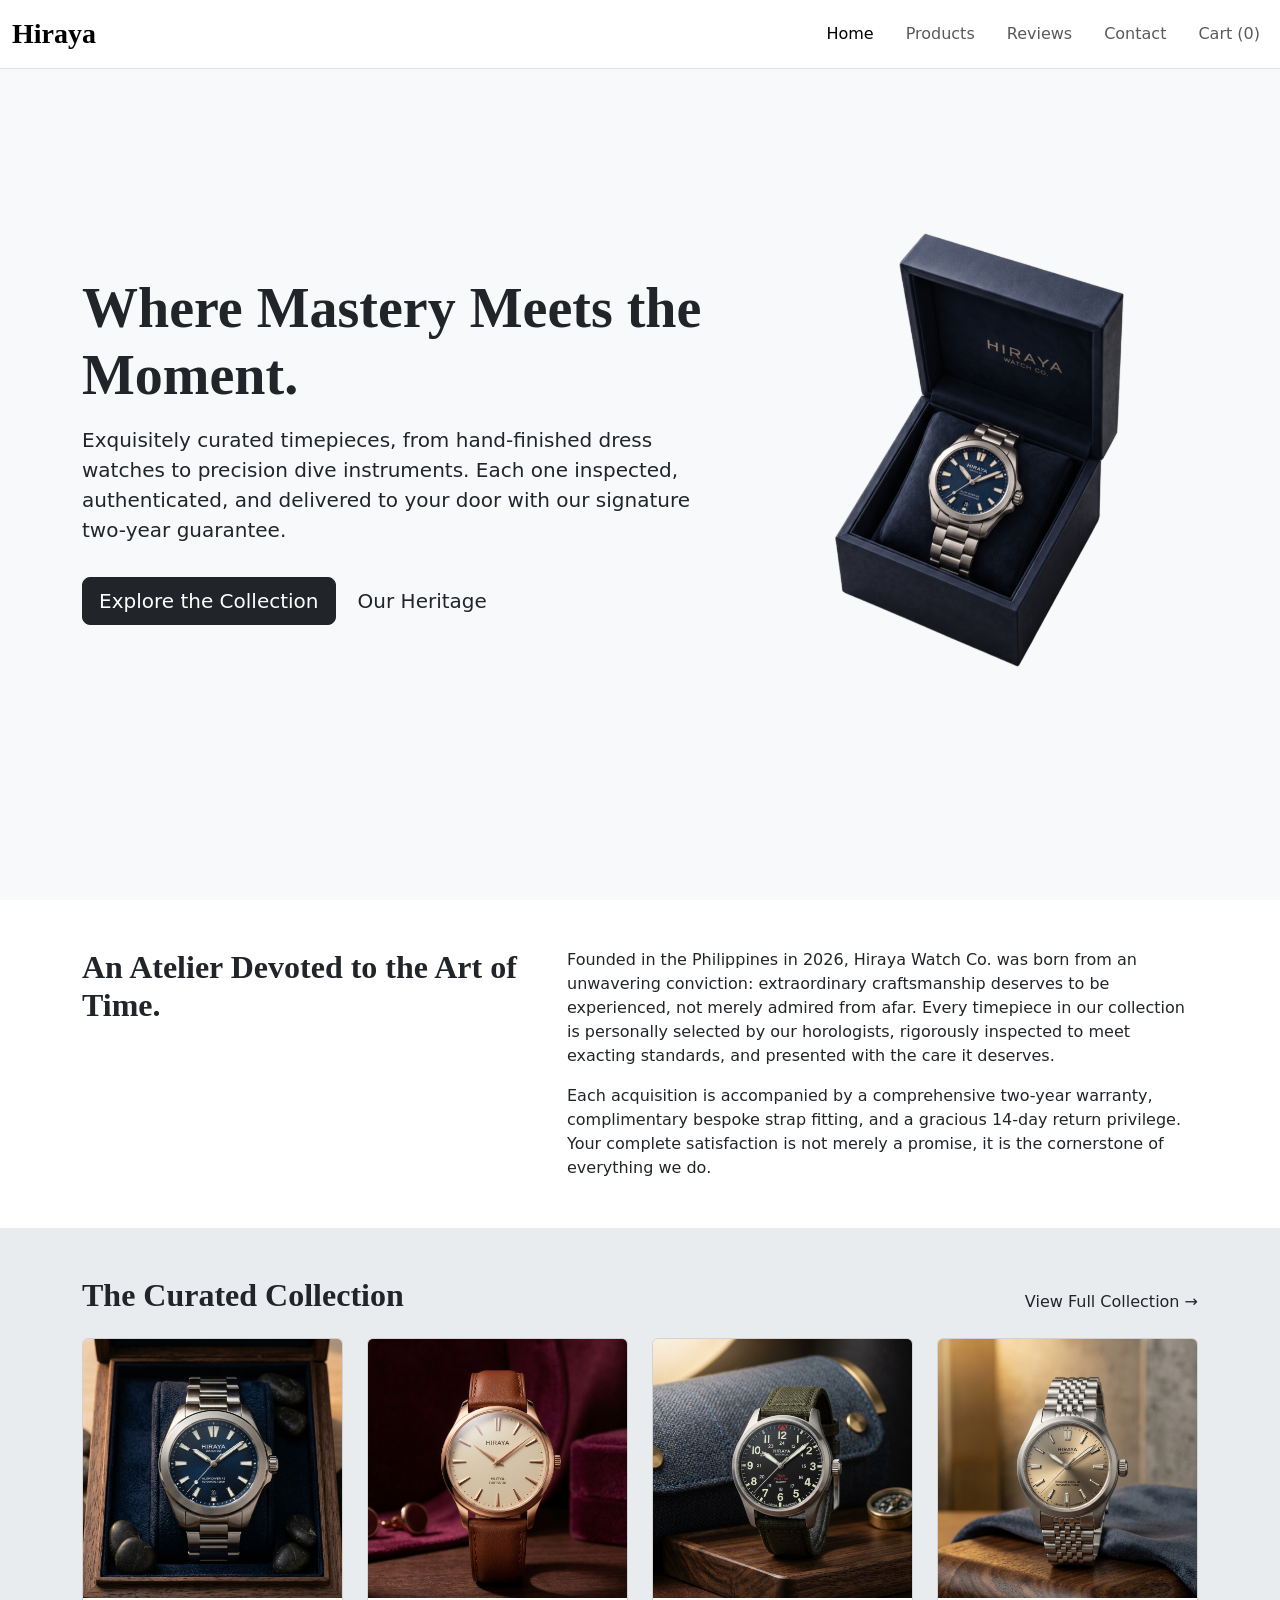
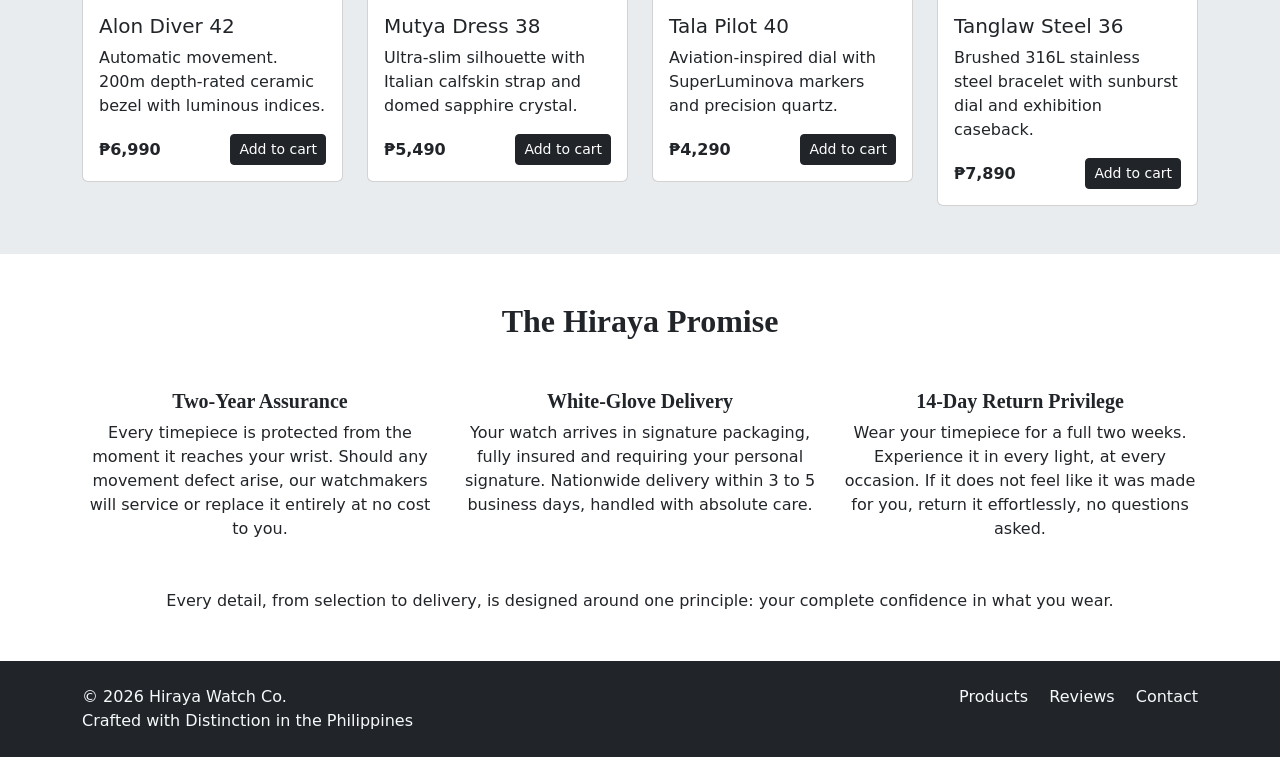
==== commit 199f22b8: "Fix horizontal overflow on mobile, refine hero layout, and clean up styles" ====
--- a/index.html
+++ b/index.html
@@ -53,8 +53,8 @@
         <!-- Header/Hero Section -->
         <header class="bg-body-tertiary py-5">
             <div class="container py-lg-4">
-                <div class="row align-items-center g-5">
-                    <div class="col-lg-7">
+                <div class="row align-items-center g-4 g-lg-5 text-center text-lg-start">
+                    <div class="col-lg-7 order-2 order-lg-1">
                         <h1 class="display-4 fw-bold">Where Mastery Meets the Moment.</h1>
                         <p class="lead mt-3">
                             Exquisitely curated timepieces, from hand-finished dress watches to precision dive
@@ -64,7 +64,7 @@
                         <a href="products.html" class="btn btn-dark btn-lg mt-3">Explore the Collection</a>
                         <a href="#about" class="btn btn-link link-dark btn-lg mt-3">Our Heritage</a>
                     </div>
-                    <div class="col-lg-5 text-center">
+                    <div class="col-lg-5 text-center order-1 order-lg-2">
                         <img src="images/watch-hero.png" alt="Hiraya luxury timepiece" class="img-fluid hero-img" />
                     </div>
                 </div>
@@ -73,7 +73,7 @@
         <!-- About Section -->
         <section id="about" class="py-5">
             <div class="container">
-                <div class="row g-5">
+                <div class="row g-4 g-lg-5 text-center text-lg-start">
                     <div class="col-lg-5">
                         <h2 class="fw-bold">An Atelier Devoted to the Art of Time.</h2>
                     </div>
@@ -96,7 +96,7 @@
         <!-- Featured Products Section -->
         <section class="bg-body-secondary py-5">
             <div class="container">
-                <div class="d-flex justify-content-between align-items-end mb-4">
+                <div class="d-flex flex-column flex-md-row justify-content-between align-items-center align-items-md-end mb-4 text-center text-md-start gap-3">
                     <h2 class="fw-bold mb-0">The Curated Collection</h2>
                     <a href="products.html" class="link-dark">View Full Collection &rarr;</a>
                 </div>
--- a/styles.css
+++ b/styles.css
@@ -1,4 +1,3 @@
-/* Typography */
 h1,
 h2,
 h3,
@@ -6,65 +5,35 @@
     font-family: Georgia, "Times New Roman", serif;
 }
 
-/* The header and all sections will have a minimum height of 100dvh and be centered vertically */
+header {
+    min-height: 100dvh;
+}
+
 header,
 section {
-    min-height: 100dvh;
-    padding-top: 76px !important; /* Compensation for the fixed navbar */
+    padding-top: 76px !important;
     scroll-margin-top: 76px;
     display: flex;
     align-items: center;
 }
 
-/* The container inside the header and all sections will have a width of 100% */
 header > .container,
 section > .container {
     width: 100%;
 }
 
-/* Hero image */
 .hero-img {
     max-height: 450px;
     object-fit: contain;
 }
 
-/* Mobile responsiveness for the hero image */
 @media (max-width: 992px) {
     .hero-img {
         max-height: 360px;
     }
 }
 
-/* Tablet only responsiveness */
-@media (min-width: 768px) and (max-width: 991.98px) {
-    header,
-    section {
-        min-height: auto;
-    }
-}
-
-/* Remove underline from all links and buttons */
 a,
 .btn-link {
     text-decoration: none;
 }
-
-/* Responsive hero background */
-.hero-section {
-    background-image: url("images/hero-bg-sm.jpg");
-    background-size: cover;
-    background-position: center;
-    background-repeat: no-repeat;
-}
-
-@media (min-width: 768px) {
-    .hero-section {
-        background-image: url("images/hero-bg-md.jpg");
-    }
-}
-
-@media (min-width: 992px) {
-    .hero-section {
-        background-image: url("images/hero-bg-lg.png");
-    }
-}
